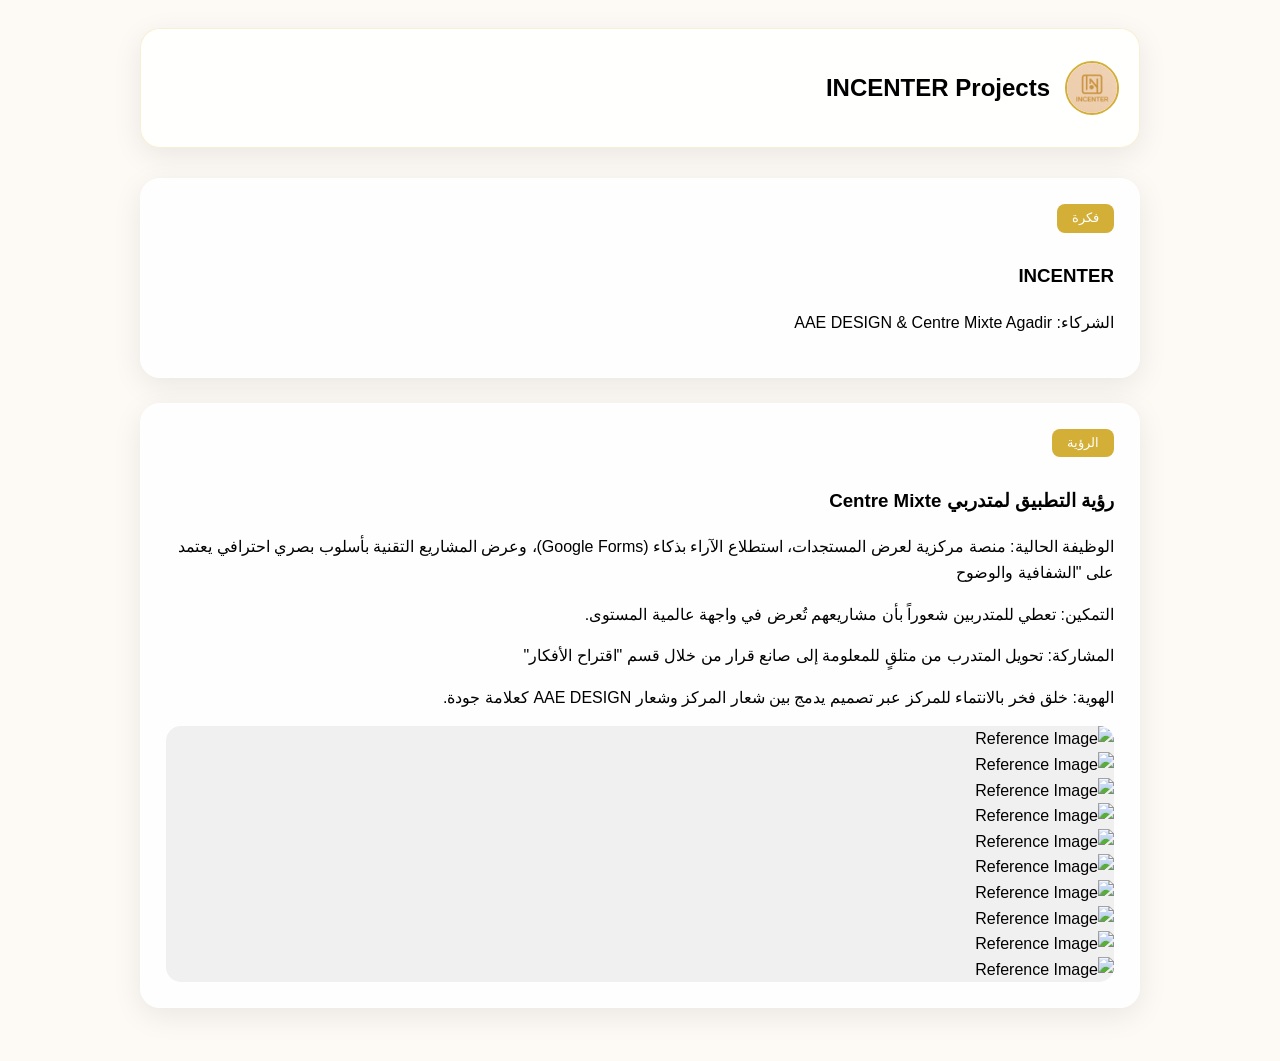
==== Project1.html @ 9215d9ac "Add files via upload" ====
<!DOCTYPE html>
<html lang="ar" dir="rtl">
<head>
    <meta charset="UTF-8">
    <meta name="viewport" content="width=device-width, initial-scale=1.0">
    <title>AAeProject | INCENTER</title>
    <link rel="icon" type="image/jpeg" href="INCENTER - Copy.jpeg">
    <link rel="stylesheet" href="https://cdnjs.cloudflare.com/ajax/libs/font-awesome/6.4.0/css/all.min.css">
    
    <style>
        /* 1. القواعد اللونية (Brand Identity) */
        :root {
            --primary-gold: #d4af37;
            --glass-bg: rgba(255, 255, 255, 0.9);
            --text-dark: #2d3436;
            --shadow: 0 8px 30px rgba(0,0,0,0.08);
            --transition: 0.3s ease-in-out;
        }

        /* 2. التنسيق العام للجسم */
         body {
            background: #fdfaf5 url('https://www.transparenttextures.com/patterns/cubes.png'); /* خلفية هادئة ومنقوشة احترافية */
            font-family: 'Segoe UI', Tahoma, sans-serif;
            color: var(--text);
            line-height: 1.6;
        }
        .container {
            max-width: 1000px; /* الحجم المثالي للمكتبي ليظهر INCENTER */
            margin: 0 auto;
            padding: 20px;
        }

        /* 3. مكون الهيدر (Header Component) */
        .main-header {
            background: var(--glass-bg);
            backdrop-filter: blur(10px);
            padding: 20px;
            border-radius: 20px;
            display: flex;
            justify-content: space-between;
            align-items: center;
            border: 1px solid rgba(212, 175, 55, 0.2);
            box-shadow: var(--shadow);
            margin-bottom: 30px;
        }

        .logo-section { display: flex; align-items: center; gap: 15px; }
        .logo-section img { width: 50px; border-radius: 50%; border: 2px solid var(--primary-gold); }

        /* 4. مكون بطاقة المحتوى (Post/Card Template) */
        .content-card {
            background: var(--glass-bg);
            border-radius: 20px;
            padding: 25px;
            margin-bottom: 25px;
            box-shadow: var(--shadow);
            border: 1px solid white;
            transition: var(--transition);
        }

        .content-card:hover { transform: translateY(-5px); }

        .tag {
            background: var(--primary-gold);
            color: white;
            padding: 4px 15px;
            border-radius: 8px;
            font-size: 0.8rem;
            display: inline-block;
            margin-bottom: 10px;
        }

        .media-box {
            width: 100%;
            border-radius: 15px;
            overflow: hidden;
            margin-top: 15px;
            background: #f0f0f0;
        }

        .media-box img, .media-box video { width: 100%; display: block; }

        /* 5. التجاوب مع الهواتف (Responsive Design) */
        @media (max-width: 768px) {
            .main-header { flex-direction: column; text-align: center; gap: 15px; }
            .container { padding: 10px; }
            .content-card { padding: 15px; }
        }
    </style>
</head>
<body>

<div class="container">
    <header class="main-header">
        <div class="logo-section">
            <img src="INCENTER.jpeg" alt="Logo">
            <h2>INCENTER Projects</h2>
        </div>
    </header>

    <main id="main-feed">
        
        <article class="content-card">
            <span class="tag">فكرة</span>
            <h3>INCENTER</h3>
            <p>الشركاء: AAE DESIGN & Centre Mixte Agadir</p>
        </article>

        <article class="content-card">
            <span class="tag">الرؤية</span>
            <h3>رؤية التطبيق لمتدربي Centre Mixte</h3>
            <p>الوظيفة الحالية: منصة مركزية لعرض المستجدات، استطلاع الآراء بذكاء (Google Forms)، وعرض المشاريع التقنية بأسلوب بصري احترافي يعتمد على "الشفافية والوضوح</p>
            
            <p>التمكين: تعطي للمتدربين شعوراً بأن مشاريعهم تُعرض في واجهة عالمية المستوى.</p>
            
            <P>المشاركة: تحويل المتدرب من متلقٍ للمعلومة إلى صانع قرار من خلال قسم "اقتراح الأفكار"</P>
            
            <P>الهوية: خلق فخر بالانتماء للمركز عبر تصميم يدمج بين شعار المركز وشعار AAE DESIGN كعلامة جودة.</P>
            <div class="media-box">
                <img src="INCENTER Projet/1.jpeg" alt="Reference Image">
                <img src="INCENTER Projet/2.jpeg" alt="Reference Image">
                <img src="INCENTER Projet/3.jpeg" alt="Reference Image">
                <img src="INCENTER Projet/4.jpeg" alt="Reference Image">
                <img src="INCENTER Projet/5.jpeg" alt="Reference Image">
                <img src="INCENTER Projet/6.jpeg" alt="Reference Image">
                <img src="INCENTER Projet/7.jpeg" alt="Reference Image">
                <img src="INCENTER Projet/8.jpeg" alt="Reference Image">
                <img src="INCENTER Projet/9.jpeg" alt="Reference Image">
                <img src="INCENTER Projet/10.jpeg" alt="Reference Image">
            </div>
        </article>
    </main>
</div>

</body>
</html>
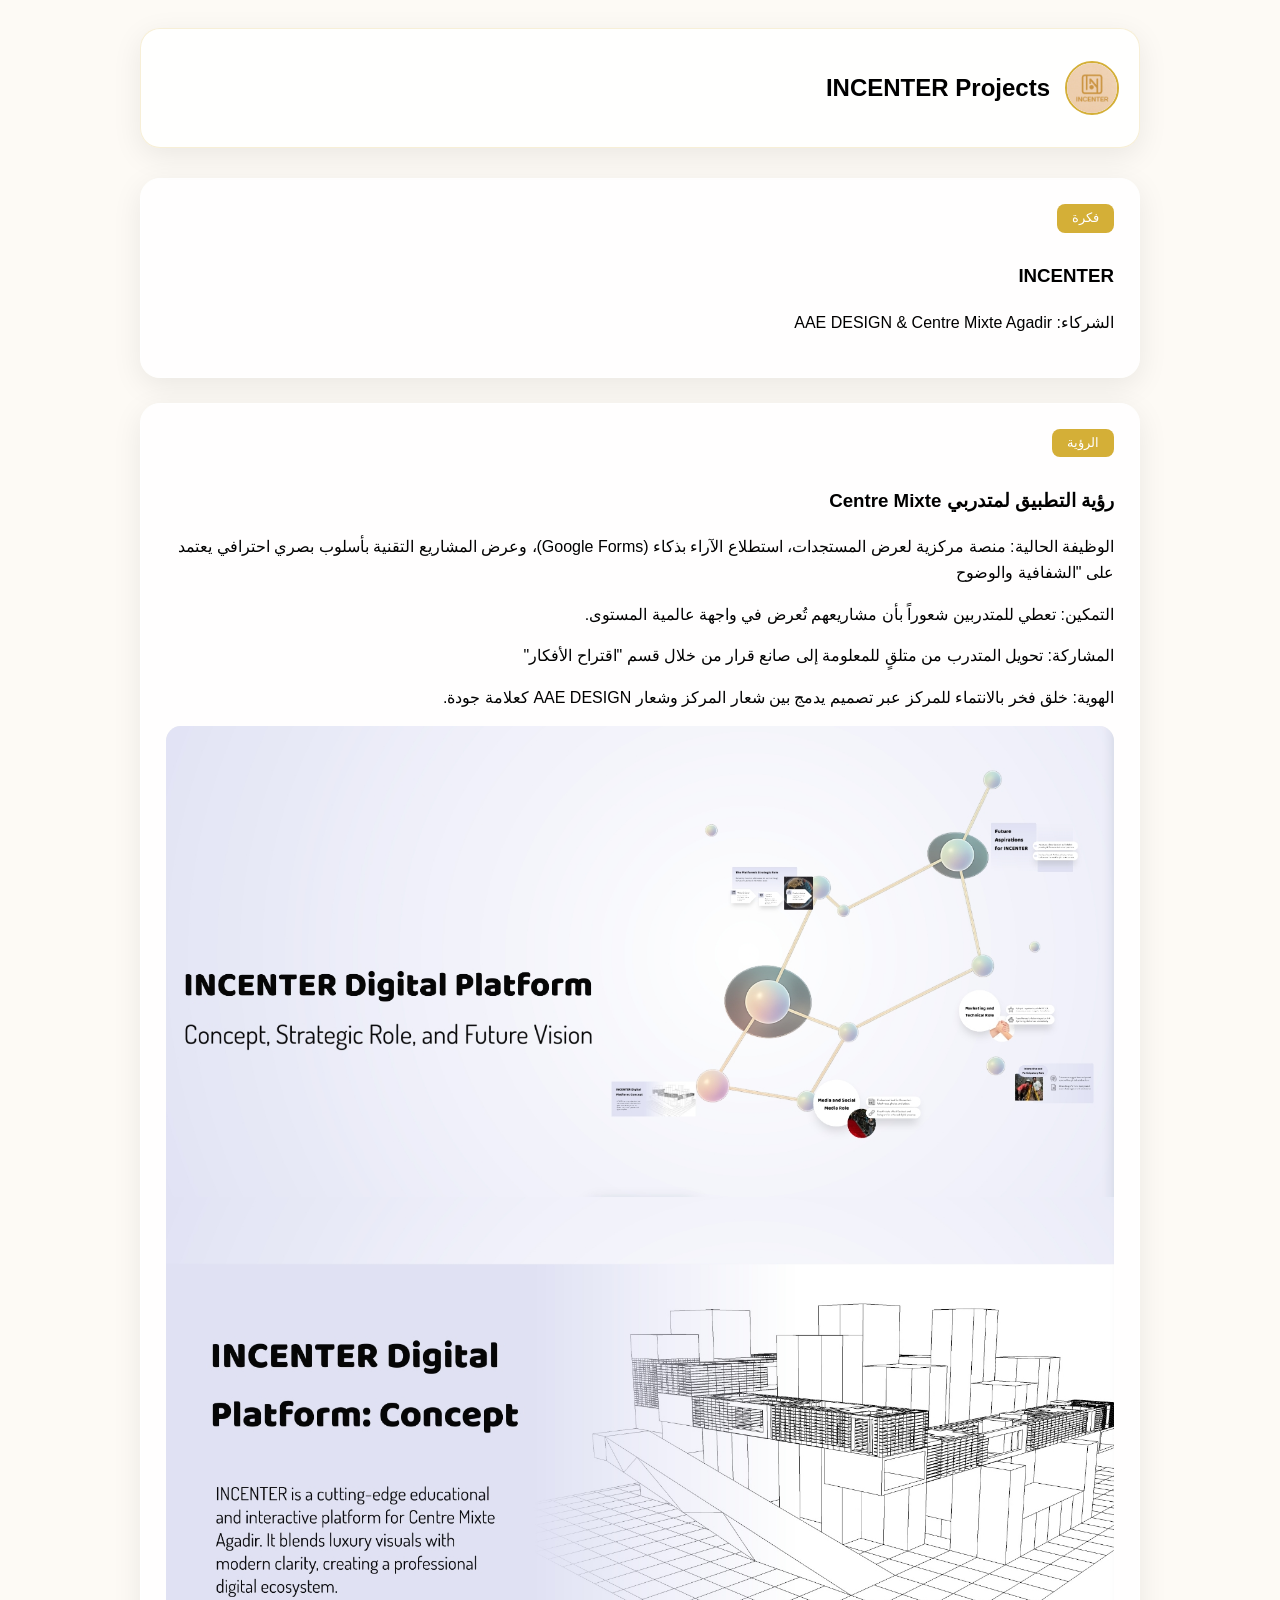
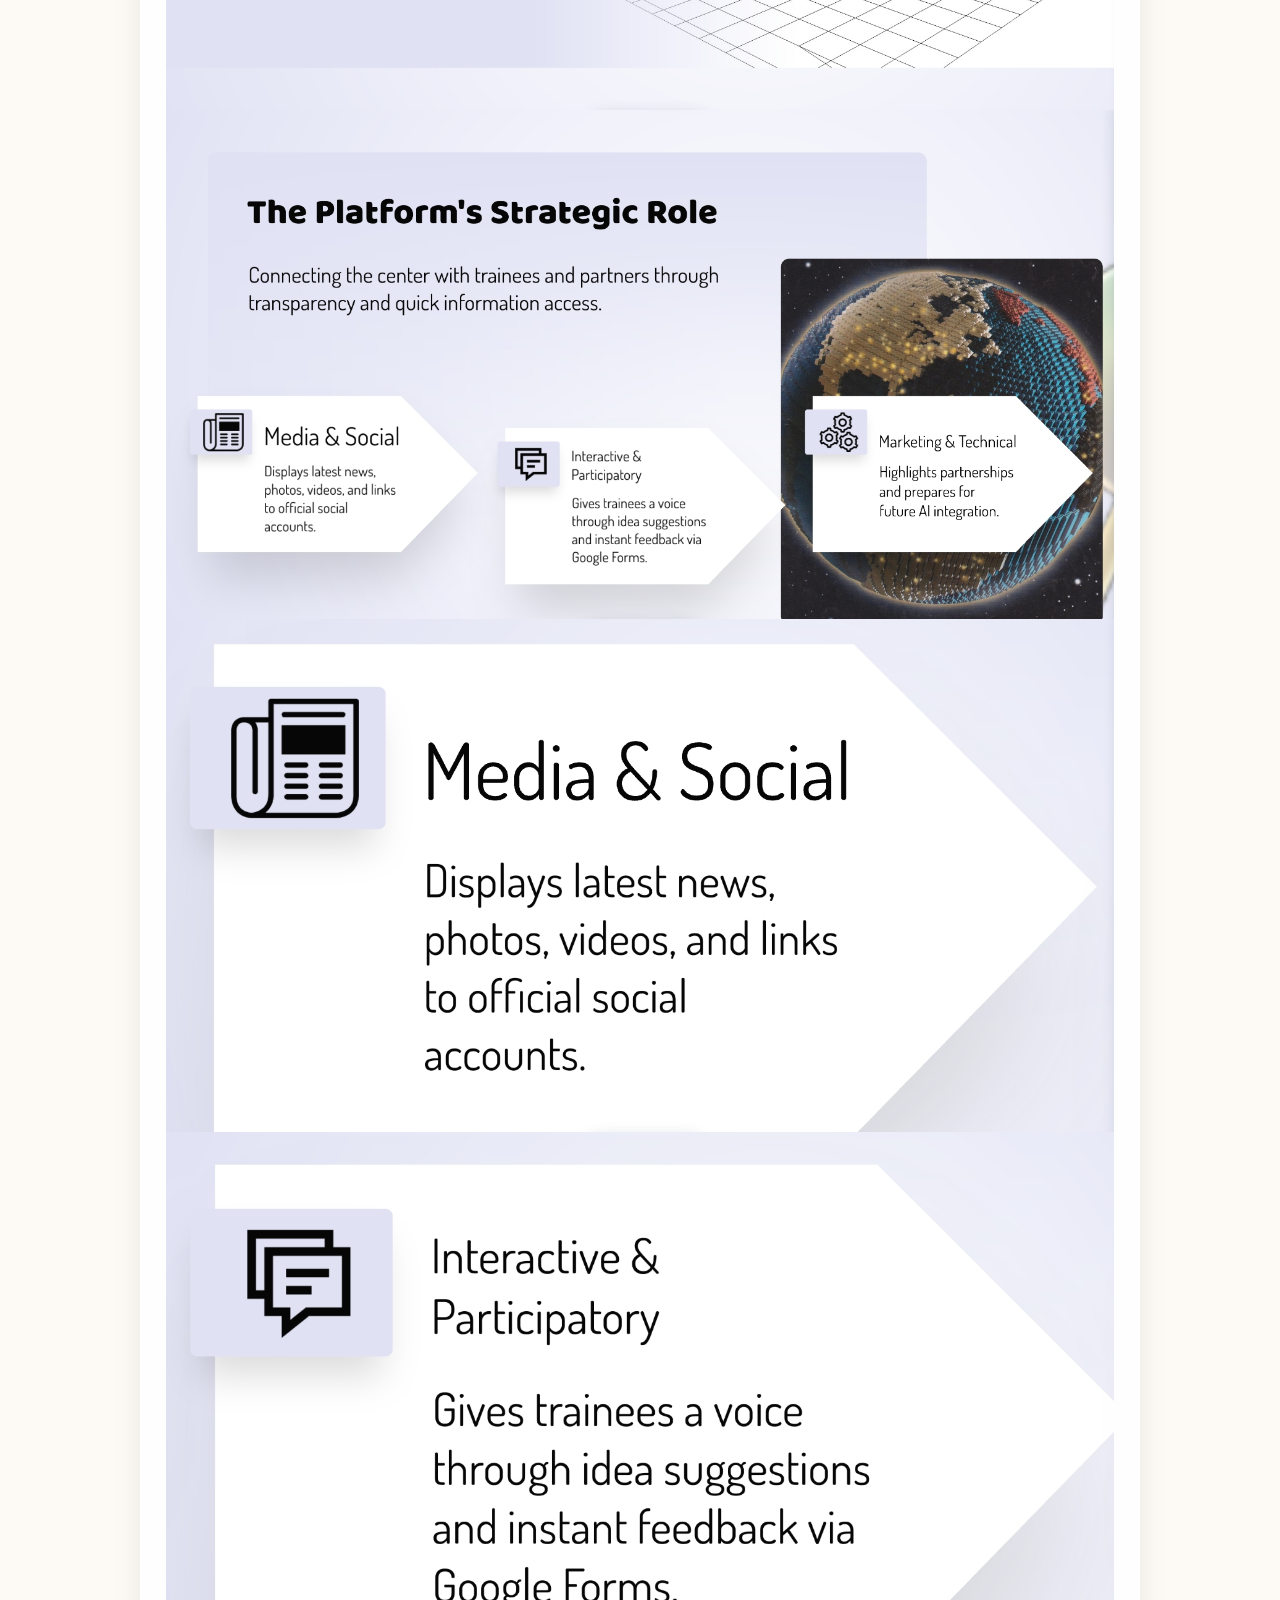
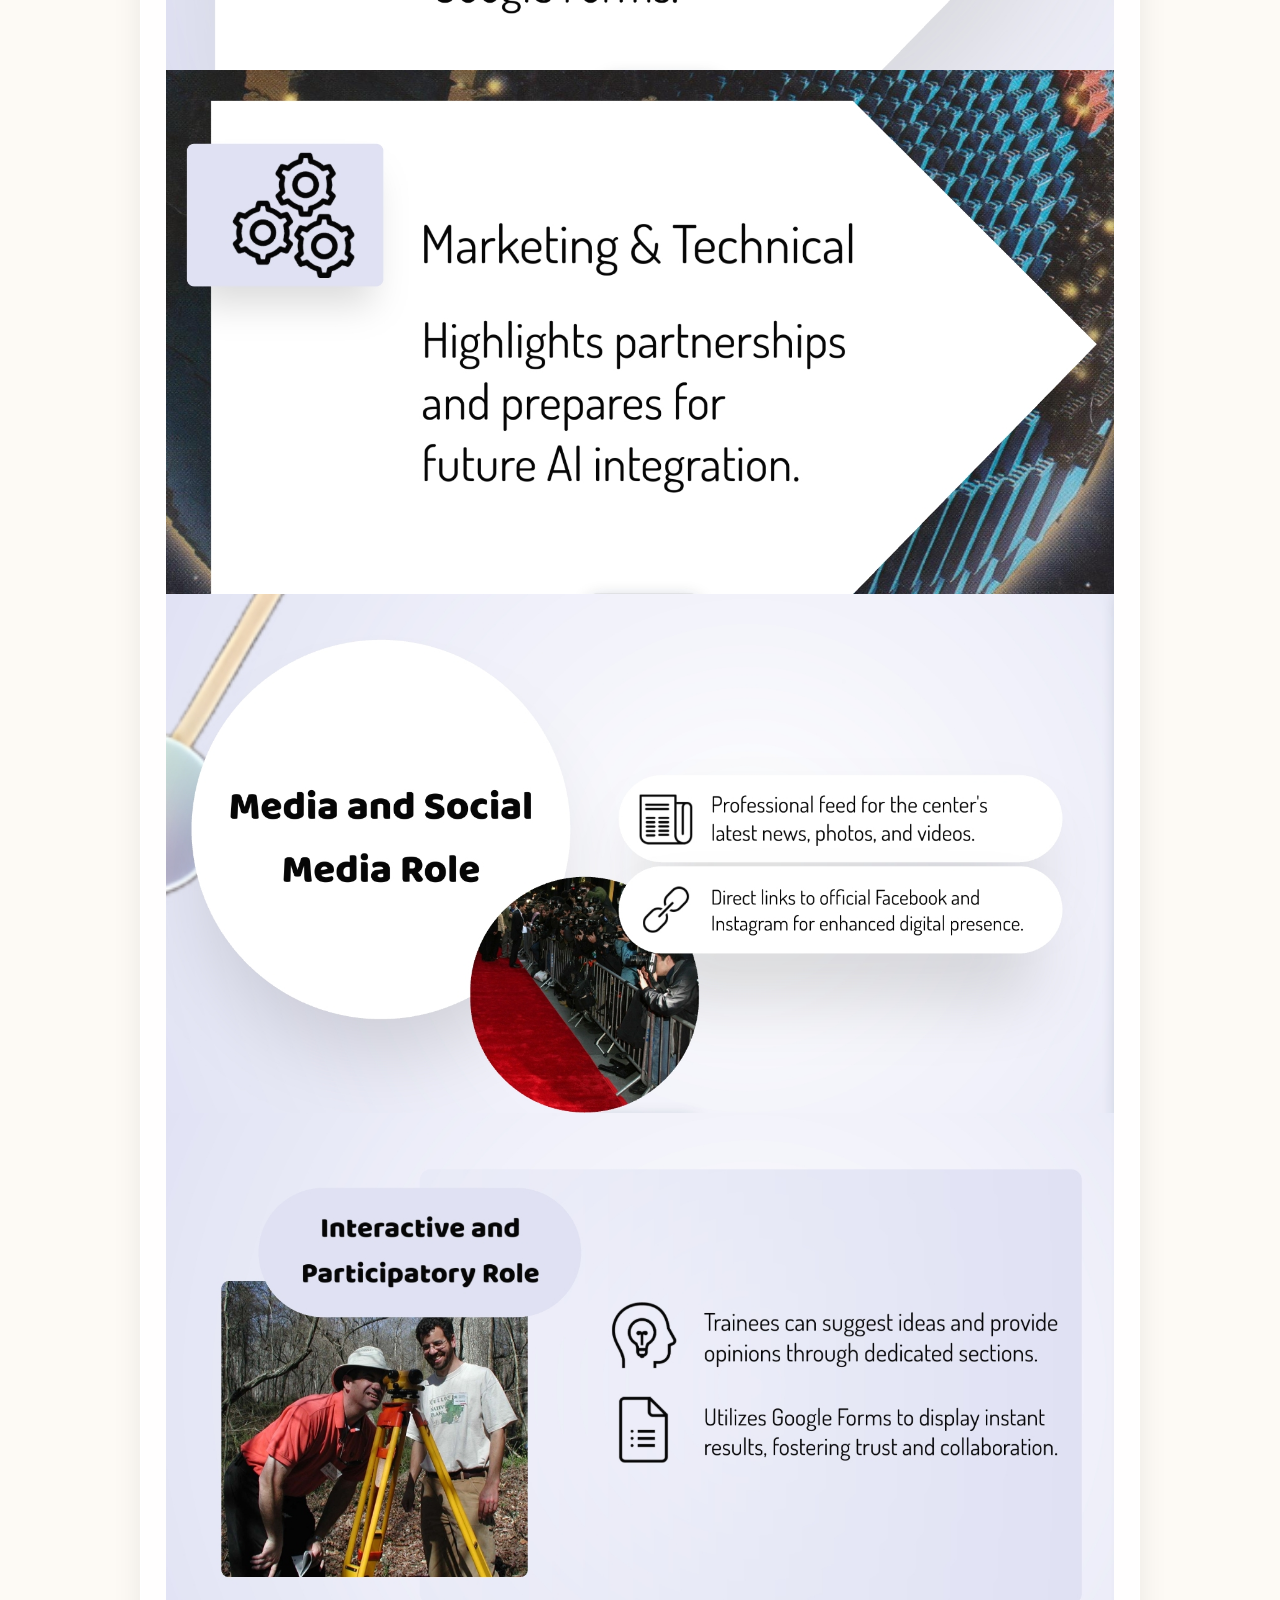
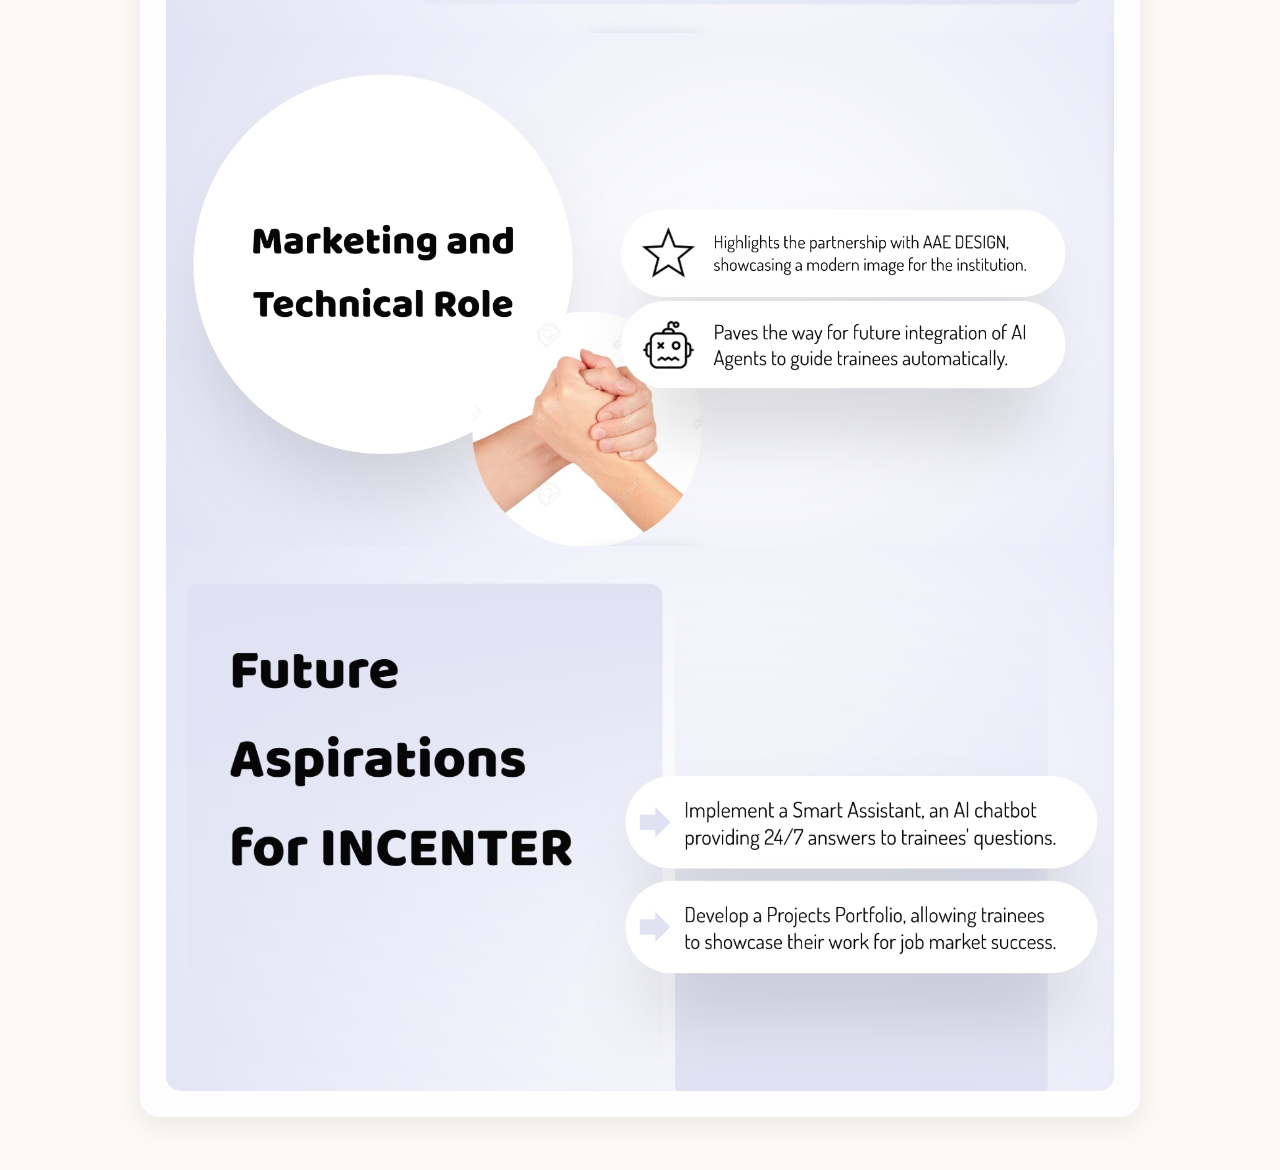
==== commit 75414fee: "Add files via upload" ====
--- a/Project1.html
+++ b/Project1.html
@@ -117,16 +117,16 @@
             
             <P>الهوية: خلق فخر بالانتماء للمركز عبر تصميم يدمج بين شعار المركز وشعار AAE DESIGN كعلامة جودة.</P>
             <div class="media-box">
-                <img src="INCENTER Projet/1.jpeg" alt="Reference Image">
-                <img src="INCENTER Projet/2.jpeg" alt="Reference Image">
-                <img src="INCENTER Projet/3.jpeg" alt="Reference Image">
-                <img src="INCENTER Projet/4.jpeg" alt="Reference Image">
-                <img src="INCENTER Projet/5.jpeg" alt="Reference Image">
-                <img src="INCENTER Projet/6.jpeg" alt="Reference Image">
-                <img src="INCENTER Projet/7.jpeg" alt="Reference Image">
-                <img src="INCENTER Projet/8.jpeg" alt="Reference Image">
-                <img src="INCENTER Projet/9.jpeg" alt="Reference Image">
-                <img src="INCENTER Projet/10.jpeg" alt="Reference Image">
+                <img src="1.jpeg" alt="Reference Image">
+                <img src="2.jpeg" alt="Reference Image">
+                <img src="3.jpeg" alt="Reference Image">
+                <img src="4.jpeg" alt="Reference Image">
+                <img src="5.jpeg" alt="Reference Image">
+                <img src="6.jpeg" alt="Reference Image">
+                <img src="7.jpeg" alt="Reference Image">
+                <img src="8.jpeg" alt="Reference Image">
+                <img src="9.jpeg" alt="Reference Image">
+                <img src="10.jpeg" alt="Reference Image">
             </div>
         </article>
     </main>
